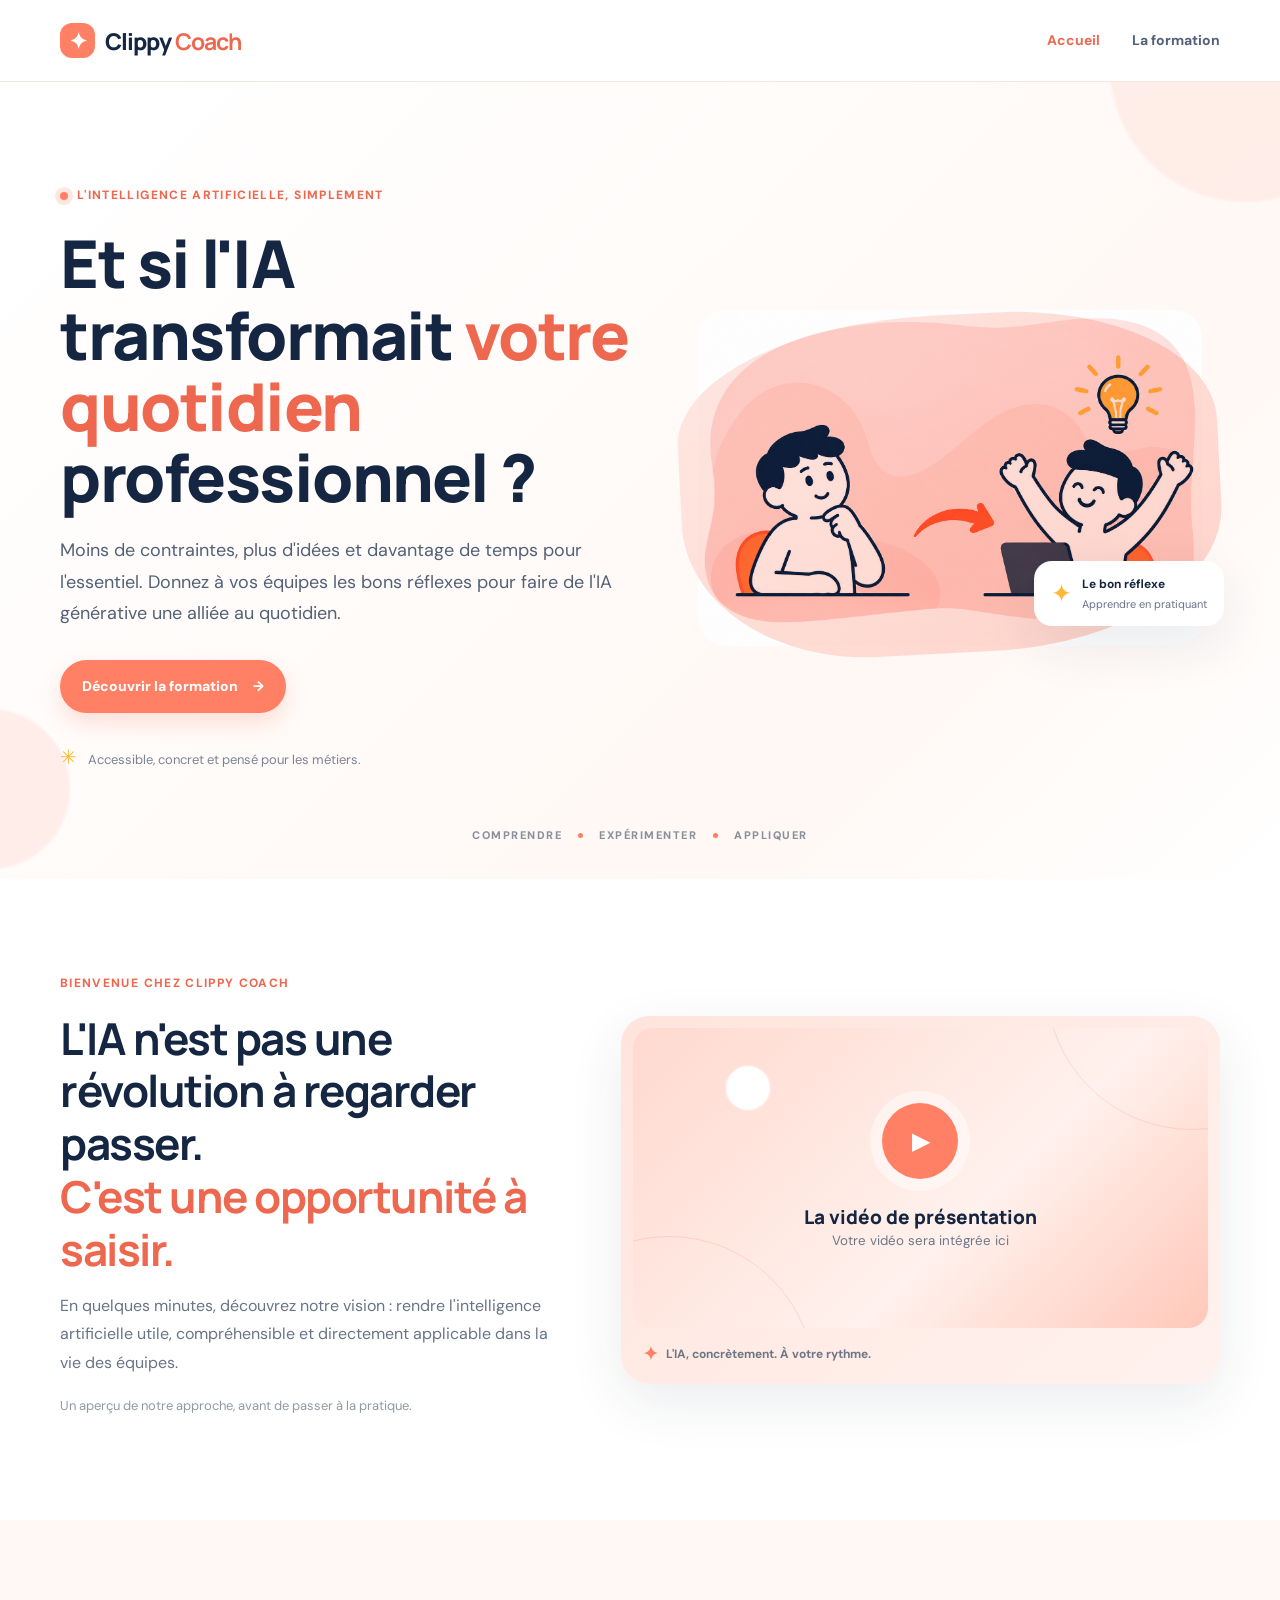
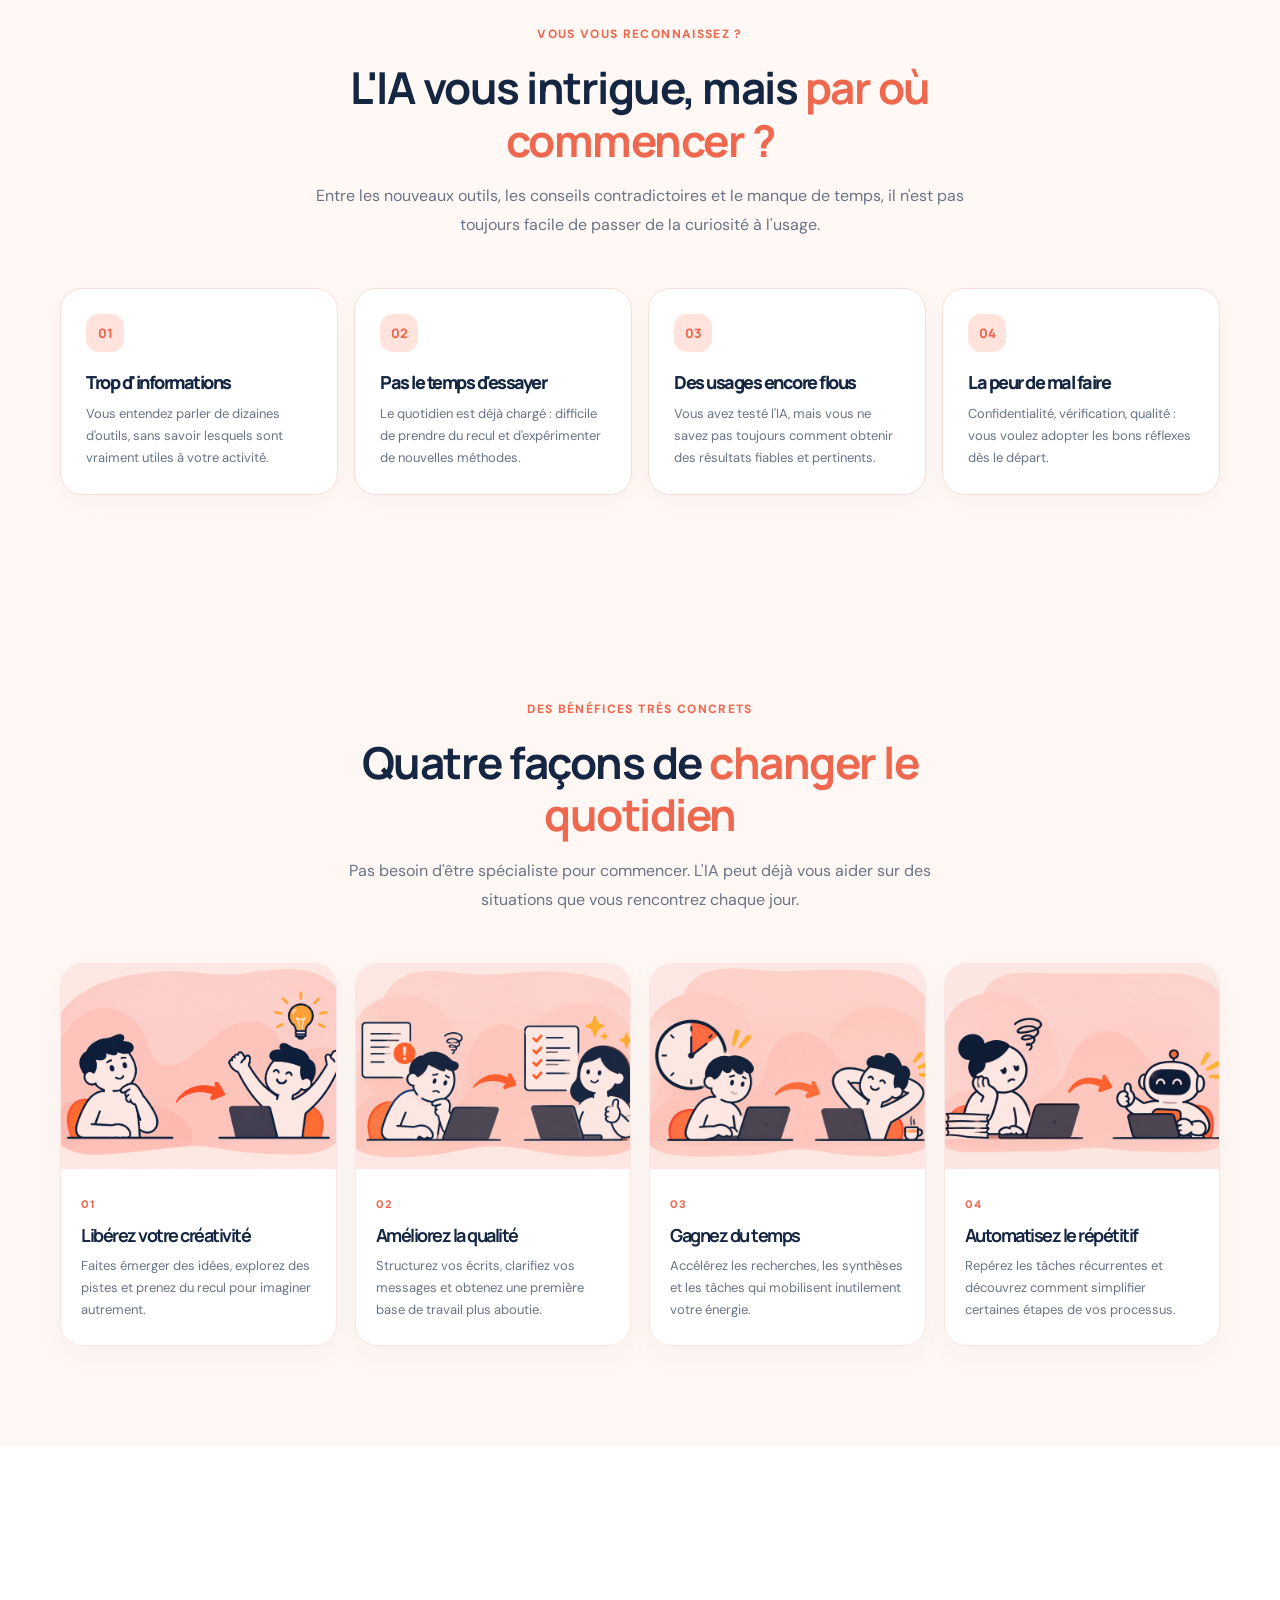
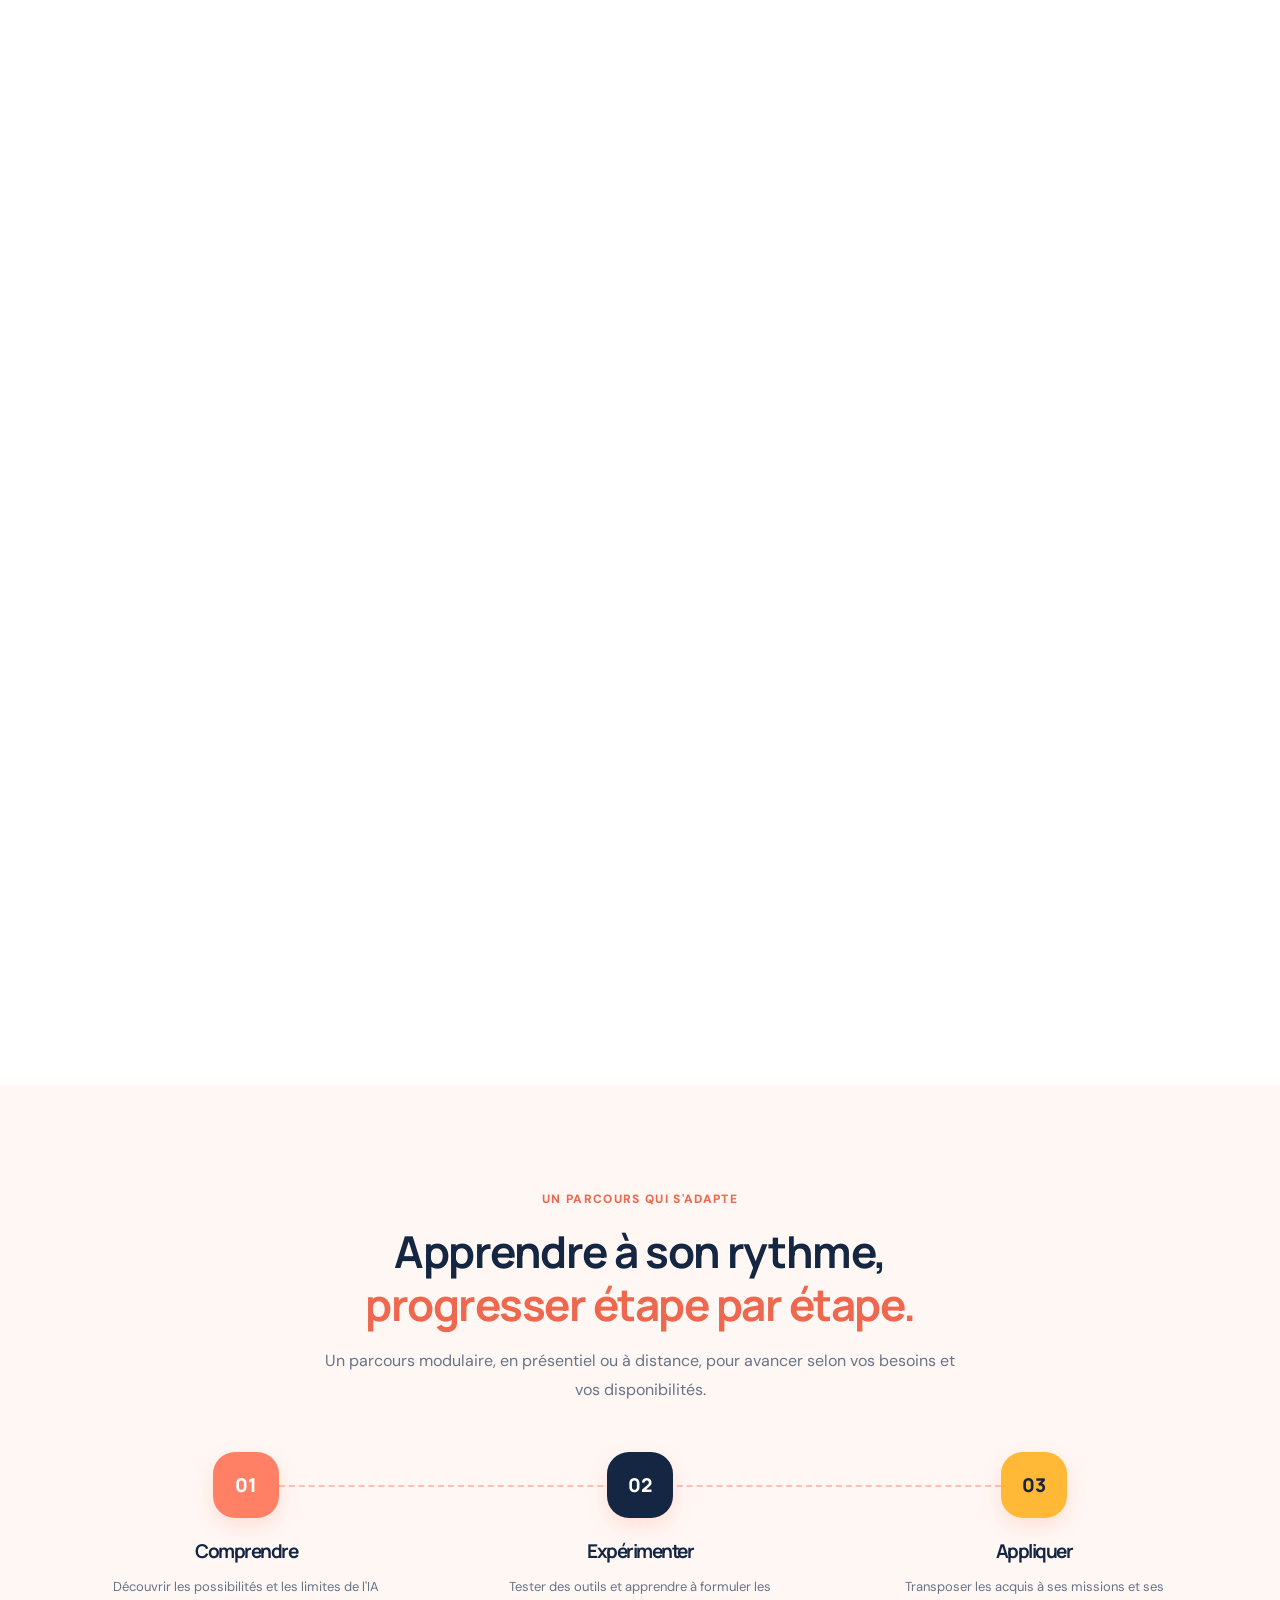
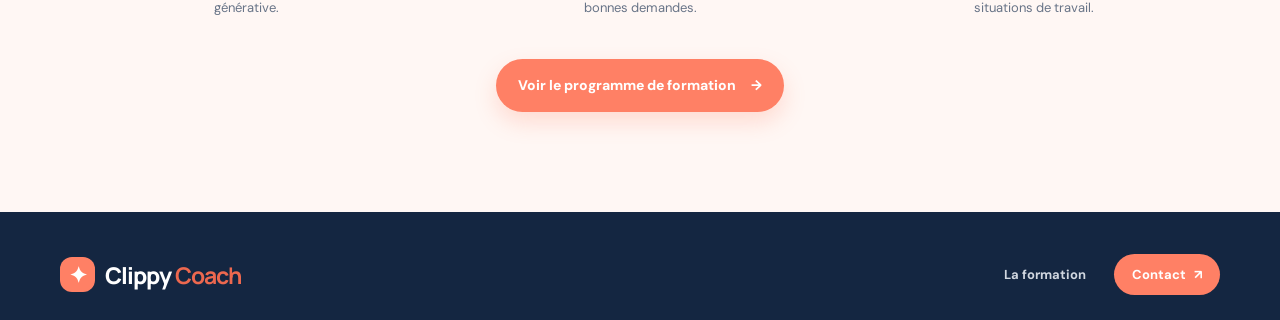
==== index.html @ 373accca "Add files via upload" ====
<!DOCTYPE html>
<html lang="fr">
<head>
  <meta charset="UTF-8">
  <meta name="viewport" content="width=device-width, initial-scale=1">
  <meta name="description" content="Clippy Coach accompagne les équipes dans la découverte et l'utilisation concrète de l'intelligence artificielle générative au travail.">
  <meta name="theme-color" content="#fff7f4">
  <title>Clippy Coach — L'IA au service de votre quotidien</title>
  <link rel="preconnect" href="https://fonts.googleapis.com">
  <link rel="preconnect" href="https://fonts.gstatic.com" crossorigin>
  <link href="https://fonts.googleapis.com/css2?family=DM+Sans:wght@400;500;600;700;800&family=Manrope:wght@500;600;700;800&display=swap" rel="stylesheet">
  <link rel="stylesheet" href="css/style.css">
</head>
<body>
  <a class="skip-link" href="#contenu">Aller au contenu</a>
  <header class="site-header">
    <div class="container nav-wrap">
      <a class="brand" href="index.html" aria-label="Clippy Coach, accueil">
        <span class="brand-mark" aria-hidden="true">✦</span><span>Clippy <b>Coach</b></span>
      </a>
      <button class="menu-toggle" aria-label="Ouvrir le menu" aria-expanded="false"><span></span><span></span><span></span></button>
      <nav class="main-nav" aria-label="Navigation principale">
        <a class="active" href="index.html">Accueil</a>
        <a href="formation.html">La formation</a>
      </nav>
    </div>
  </header>

  <main id="contenu">
    <section class="hero section-pad">
      <div class="hero-orb orb-one"></div><div class="hero-orb orb-two"></div>
      <div class="container hero-grid">
        <div class="hero-copy reveal">
          <span class="eyebrow"><span class="eyebrow-dot"></span> L'intelligence artificielle, simplement</span>
          <h1>Et si l'IA transformait <em>votre quotidien</em> professionnel&nbsp;?</h1>
          <p class="hero-lead">Moins de contraintes, plus d'idées et davantage de temps pour l'essentiel. Donnez à vos équipes les bons réflexes pour faire de l'IA générative une alliée au quotidien.</p>
          <div class="hero-actions">
            <a class="button button-primary" href="formation.html">Découvrir la formation <span>→</span></a>
          </div>
          <div class="hero-note"><span class="note-spark">✳</span> Accessible, concret et pensé pour les métiers.</div>
        </div>
        <div class="hero-art reveal">
          <div class="art-backdrop"></div>
          <img src="assets/images/idee-succes.png" alt="Illustration : une personne découvre une idée grâce à l'intelligence artificielle et gagne en créativité">
          <div class="floating-note"><span>✦</span><div><b>Le bon réflexe</b><small>Apprendre en pratiquant</small></div></div>
        </div>
      </div>
      <div class="container hero-bottom"><span>Comprendre</span><i></i><span>Expérimenter</span><i></i><span>Appliquer</span></div>
    </section>

    <section class="video-section section-pad" id="video">
      <div class="container video-grid">
        <div class="section-heading reveal">
          <span class="eyebrow">Bienvenue chez Clippy Coach</span>
          <h2>L'IA n'est pas une révolution à regarder passer.<br><em>C'est une opportunité à saisir.</em></h2>
          <p>En quelques minutes, découvrez notre vision : rendre l'intelligence artificielle utile, compréhensible et directement applicable dans la vie des équipes.</p>
          <p class="small-muted">Un aperçu de notre approche, avant de passer à la pratique.</p>
        </div>
        <div class="video-frame reveal" data-video-url="">
          <div class="video-placeholder">
            <div class="video-decoration decoration-a"></div><div class="video-decoration decoration-b"></div>
            <button class="video-play" type="button" aria-label="Lire la vidéo de présentation">▶</button>
            <span class="video-label">La vidéo de présentation</span>
            <small>Votre vidéo sera intégrée ici</small>
          </div>
          <div class="video-caption"><span class="caption-icon">✦</span> L'IA, concrètement. À votre rythme.</div>
        </div>
      </div>
    </section>


    <section class="pain-section section-pad">
      <div class="container">
        <div class="center-heading reveal">
          <span class="eyebrow">Vous vous reconnaissez ?</span>
          <h2>L'IA vous intrigue, mais <em>par où commencer ?</em></h2>
          <p>Entre les nouveaux outils, les conseils contradictoires et le manque de temps, il n'est pas toujours facile de passer de la curiosité à l'usage.</p>
        </div>
        <div class="pain-grid">
          <article class="pain-card reveal"><span>01</span><h3>Trop d'informations</h3><p>Vous entendez parler de dizaines d'outils, sans savoir lesquels sont vraiment utiles à votre activité.</p></article>
          <article class="pain-card reveal"><span>02</span><h3>Pas le temps d'essayer</h3><p>Le quotidien est déjà chargé : difficile de prendre du recul et d'expérimenter de nouvelles méthodes.</p></article>
          <article class="pain-card reveal"><span>03</span><h3>Des usages encore flous</h3><p>Vous avez testé l'IA, mais vous ne savez pas toujours comment obtenir des résultats fiables et pertinents.</p></article>
          <article class="pain-card reveal"><span>04</span><h3>La peur de mal faire</h3><p>Confidentialité, vérification, qualité : vous voulez adopter les bons réflexes dès le départ.</p></article>
        </div>
      </div>
    </section>

    <section class="benefits section-pad">
      <div class="container">
        <div class="center-heading reveal">
          <span class="eyebrow">Des bénéfices très concrets</span>
          <h2>Quatre façons de <em>changer le quotidien</em></h2>
          <p>Pas besoin d'être spécialiste pour commencer. L'IA peut déjà vous aider sur des situations que vous rencontrez chaque jour.</p>
        </div>
        <div class="benefit-grid">
          <article class="benefit-card reveal">
            <div class="benefit-image"><img src="assets/images/idee-succes.png" alt="Une personne imagine une nouvelle idée avec l'aide de l'IA"></div>
            <div class="benefit-content"><span class="card-number">01</span><h3>Libérez votre créativité</h3><p>Faites émerger des idées, explorez des pistes et prenez du recul pour imaginer autrement.</p></div>
          </article>
          <article class="benefit-card reveal">
            <div class="benefit-image"><img src="assets/images/qualite.png" alt="Une personne passe d'un document confus à une liste claire et organisée"></div>
            <div class="benefit-content"><span class="card-number">02</span><h3>Améliorez la qualité</h3><p>Structurez vos écrits, clarifiez vos messages et obtenez une première base de travail plus aboutie.</p></div>
          </article>
          <article class="benefit-card reveal">
            <div class="benefit-image"><img src="assets/images/temps.png" alt="Une personne détendue travaille avec son ordinateur et profite de son temps"></div>
            <div class="benefit-content"><span class="card-number">03</span><h3>Gagnez du temps</h3><p>Accélérez les recherches, les synthèses et les tâches qui mobilisent inutilement votre énergie.</p></div>
          </article>
          <article class="benefit-card reveal">
            <div class="benefit-image"><img src="assets/images/automatisation.png" alt="Une personne utilise un assistant robot pour automatiser des tâches répétitives"></div>
            <div class="benefit-content"><span class="card-number">04</span><h3>Automatisez le répétitif</h3><p>Repérez les tâches récurrentes et découvrez comment simplifier certaines étapes de vos processus.</p></div>
          </article>
        </div>
      </div>
    </section>

    <section class="approach section-pad" id="approche">
      <div class="container approach-grid">
        <div class="approach-visual reveal">
          <div class="approach-blob"></div>
          <div class="approach-sticker"><span>✦</span><b>On apprend<br>en faisant !</b></div>
          <div class="approach-quote">« La meilleure façon de comprendre l'IA, c'est de l'essayer sur ses propres missions. »</div>
        </div>
        <div class="approach-copy reveal">
          <span class="eyebrow">Notre pédagogie</span>
          <h2>Pas de grands discours.<br><em>Place à la pratique.</em></h2>
          <p>Chez Clippy Coach, nous partons du quotidien des équipes. Chaque notion est reliée à un usage professionnel et chaque participant expérimente par lui-même.</p>
          <ul class="check-list">
            <li><span>✓</span> Des exemples proches de vos métiers</li>
            <li><span>✓</span> Des exercices guidés et progressifs</li>
            <li><span>✓</span> Des méthodes réutilisables dès le retour au travail</li>
            <li><span>✓</span> Des repères pour utiliser l'IA avec discernement</li>
          </ul>
          <a class="text-link" href="formation.html">Explorer le parcours de formation <span>→</span></a>
        </div>
      </div>
    </section>


    <section class="audience-home section-pad">
      <div class="container audience-home-grid">
        <div class="section-heading reveal">
          <span class="eyebrow">Pour qui ?</span>
          <h2>Une formation conçue pour <em>les équipes.</em></h2>
          <p>Clippy Coach accompagne les collectifs qui souhaitent intégrer l'IA générative dans leurs pratiques professionnelles, quel que soit leur niveau de départ.</p>
          <a class="text-link" href="formation.html">Découvrir la formation en détail <span>→</span></a>
        </div>
        <div class="audience-home-list reveal">
          <div><b>Équipes administratives et fonctions support</b><span>Rédiger, synthétiser, organiser et gagner en fluidité.</span></div>
          <div><b>Équipes commerciales et relation client</b><span>Préparer des échanges, personnaliser des messages et structurer le suivi.</span></div>
          <div><b>Managers et responsables d'équipe</b><span>Clarifier les idées, préparer les décisions et accompagner les usages.</span></div>
          <div><b>Communication et ressources humaines</b><span>Imaginer des contenus, améliorer les supports et faciliter les tâches récurrentes.</span></div>
        </div>
      </div>
    </section>

    <section class="path-section section-pad">
      <div class="container">
        <div class="center-heading reveal">
          <span class="eyebrow">Un parcours qui s'adapte</span>
          <h2>Apprendre à son rythme,<br><em>progresser étape par étape.</em></h2>
          <p>Un parcours modulaire, en présentiel ou à distance, pour avancer selon vos besoins et vos disponibilités.</p>
        </div>
        <div class="path-steps">
          <div class="path-step reveal"><span class="step-icon">01</span><h3>Comprendre</h3><p>Découvrir les possibilités et les limites de l'IA générative.</p></div>
          <div class="path-step reveal"><span class="step-icon">02</span><h3>Expérimenter</h3><p>Tester des outils et apprendre à formuler les bonnes demandes.</p></div>
          <div class="path-step reveal"><span class="step-icon">03</span><h3>Appliquer</h3><p>Transposer les acquis à ses missions et ses situations de travail.</p></div>
        </div>
        <div class="center-action"><a class="button button-primary" href="formation.html">Voir le programme de formation <span>→</span></a></div>
      </div>
    </section>





  </main>

  <footer class="site-footer">
    <div class="container footer-main footer-main-simple">
      <a class="brand footer-brand" href="index.html" aria-label="Clippy Coach, accueil"><span class="brand-mark" aria-hidden="true">✦</span><span>Clippy <b>Coach</b></span></a>
      <nav aria-label="Navigation de pied de page">
        <a href="formation.html">La formation</a>
        <a class="footer-contact" href="formation.html#contact-formation">Contact <span>↗</span></a>
      </nav>
    </div>
  </footer>
  <script src="js/script.js"></script>
</body>
</html>
---- css/style.css ----
/* Clippy Coach — charte corail / saumon / orangé */
:root{--navy:#142641;--coral:#ff8065;--coral-dark:#ed684f;--salmon:#ffb09f;--pink:#ffe2dd;--pale:#fff7f4;--yellow:#ffb936;--ink:#25344b;--muted:#687487;--white:#fff;--line:#f2d9d3;--shadow:0 18px 55px rgba(38,48,68,.09);--radius:26px}
*{box-sizing:border-box}html{scroll-behavior:smooth;scroll-padding-top:92px}body{margin:0;background:#fff;color:var(--navy);font-family:"DM Sans",Arial,sans-serif;line-height:1.65}img{display:block;max-width:100%}a{color:inherit;text-decoration:none}.container{width:min(1160px,calc(100% - 48px));margin-inline:auto}.section-pad{padding:100px 0}.skip-link{position:absolute;left:-999px;top:10px;background:#fff;padding:10px;z-index:100}.skip-link:focus{left:10px}.site-header{height:82px;position:sticky;top:0;z-index:20;background:rgba(255,255,255,.9);backdrop-filter:blur(14px);border-bottom:1px solid rgba(242,217,211,.65)}.nav-wrap{height:100%;display:flex;align-items:center;justify-content:space-between}.brand{display:inline-flex;align-items:center;gap:10px;font:800 23px Manrope,sans-serif;letter-spacing:-1px;color:var(--navy)}.brand b{color:var(--coral-dark)}.brand-mark{display:grid;place-items:center;width:35px;height:35px;border-radius:12px;background:var(--coral);color:#fff;font-size:22px}.main-nav{display:flex;align-items:center;gap:32px;font-size:14px;font-weight:700}.main-nav>a:not(.nav-cta){color:#526077;transition:.2s}.main-nav>a:hover,.main-nav>a.active{color:var(--coral-dark)}.nav-cta{background:var(--navy);color:#fff;padding:12px 18px;border-radius:30px}.nav-cta span{color:var(--salmon);margin-left:6px}.menu-toggle{display:none;background:none;border:0}.hero{position:relative;overflow:hidden;padding-top:76px;padding-bottom:35px;background:linear-gradient(135deg,#fff 5%,#fff8f5 72%,#fff 100%)}.hero-grid{display:grid;grid-template-columns:1.04fr .96fr;align-items:center;gap:36px;position:relative;z-index:1}.hero-copy{padding:24px 0}.eyebrow{display:inline-flex;align-items:center;gap:9px;color:var(--coral-dark);font-size:12px;font-weight:800;letter-spacing:1.35px;text-transform:uppercase}.eyebrow-dot{width:8px;height:8px;border-radius:50%;background:var(--coral);box-shadow:0 0 0 5px #ffe7e1}h1,h2,h3,p{margin-top:0}h1,h2,h3{font-family:Manrope,"DM Sans",sans-serif;letter-spacing:-1.5px}h1{font-size:clamp(42px,5.3vw,66px);line-height:1.08;margin:20px 0 22px;font-weight:800}h1 em,h2 em{font-style:normal;color:var(--coral-dark)}.hero-lead{font-size:18px;line-height:1.75;color:#536176;max-width:590px}.hero-actions{display:flex;gap:13px;align-items:center;flex-wrap:wrap;margin-top:30px}.button{display:inline-flex;align-items:center;justify-content:center;gap:15px;padding:15px 22px;border-radius:40px;font-weight:800;font-size:14px;transition:transform .2s,box-shadow .2s}.button:hover{transform:translateY(-3px)}.button-primary{background:var(--coral);color:#fff;box-shadow:0 10px 22px rgba(255,128,101,.24)}.button-primary:hover{background:var(--coral-dark);box-shadow:0 13px 25px rgba(255,128,101,.3)}.button-quiet{color:var(--navy);background:#fff;border:1px solid var(--line)}.play-mini{display:grid;place-items:center;width:24px;height:24px;border-radius:50%;background:#ffe5df;color:var(--coral-dark);font-size:10px}.hero-note{margin-top:28px;color:#7b8492;font-size:13px}.note-spark{color:var(--yellow);font-size:20px;margin-right:8px}.hero-art{position:relative;padding:18px}.art-backdrop{position:absolute;inset:6% 0 3%;background:linear-gradient(145deg,#ffe8e3,#ffd3c9);border-radius:48% 40% 43% 35%/35% 35% 40% 42%;transform:rotate(-3deg)}.hero-art img{position:relative;width:100%;mix-blend-mode:multiply;border-radius:28px}.floating-note{position:absolute;right:-4px;bottom:10%;display:flex;gap:10px;align-items:center;background:#fff;border-radius:18px;padding:12px 17px;box-shadow:var(--shadow)}.floating-note>span{font-size:25px;color:var(--yellow)}.floating-note b,.floating-note small{display:block}.floating-note b{font-size:12px}.floating-note small{font-size:11px;color:var(--muted)}.hero-orb{position:absolute;border-radius:50%;background:#ffe8e3;filter:blur(1px);opacity:.7}.orb-one{width:270px;height:270px;right:-100px;top:-150px}.orb-two{width:160px;height:160px;left:-90px;bottom:10px}.hero-bottom{display:flex;align-items:center;justify-content:center;gap:16px;color:#89909c;font-size:11px;font-weight:800;letter-spacing:1.5px;text-transform:uppercase;padding-top:28px}.hero-bottom i{height:5px;width:5px;border-radius:50%;background:var(--coral)}.video-section{background:#fff;padding-top:90px;padding-bottom:90px}.video-grid{display:grid;grid-template-columns:.9fr 1.1fr;align-items:center;gap:70px}.section-heading h2,.center-heading h2,.approach-copy h2,.format-copy h2{font-size:clamp(30px,3.5vw,44px);line-height:1.2;margin:16px 0}.section-heading p,.center-heading p,.approach-copy>p,.format-copy>p{color:var(--muted);font-size:16px;line-height:1.8}.small-muted{font-size:13px!important;color:#9299a5!important}.video-frame{border-radius:28px;background:linear-gradient(140deg,#ffe4dd,#fff2ee);padding:12px;box-shadow:var(--shadow)}.video-placeholder{min-height:300px;border-radius:20px;position:relative;overflow:hidden;display:flex;flex-direction:column;align-items:center;justify-content:center;background:radial-gradient(circle at 20% 20%,#fff 0 4%,transparent 4.5%),linear-gradient(135deg,#ffd9cf,#fff1ed 60%,#ffc8b9)}.video-placeholder:before,.video-placeholder:after{content:"";position:absolute;border:1px solid rgba(255,128,101,.22);border-radius:50%;width:290px;height:290px}.video-placeholder:before{left:-110px;bottom:-200px}.video-placeholder:after{right:-130px;top:-190px}.video-play{z-index:1;border:0;border-radius:50%;width:76px;height:76px;background:var(--coral);color:#fff;font-size:24px;padding-left:7px;box-shadow:0 0 0 12px rgba(255,255,255,.45);cursor:pointer}.video-label{margin-top:25px;font:800 19px Manrope;color:var(--navy)}.video-placeholder small{color:#6d7787}.video-caption{display:flex;align-items:center;gap:8px;padding:12px 10px 2px;font-size:12px;color:#6e7785;font-weight:700}.caption-icon{color:var(--coral);font-size:18px}.video-frame.is-playing .video-placeholder{background:#182842;color:#fff}.video-frame.is-playing .video-label,.video-frame.is-playing small{color:#fff}.video-frame.is-playing .video-play{background:#fff;color:var(--coral-dark)}.benefits{background:var(--pale)}.center-heading{text-align:center;max-width:720px;margin:0 auto 48px}.center-heading h2{margin-top:14px}.center-heading p{max-width:650px;margin:0 auto}.benefit-grid{display:grid;grid-template-columns:repeat(4,1fr);gap:18px}.benefit-card{background:#fff;border:1px solid #f7e6e1;border-radius:22px;overflow:hidden;box-shadow:0 10px 28px rgba(38,48,68,.035);transition:transform .25s,box-shadow .25s}.benefit-card:hover{transform:translateY(-6px);box-shadow:var(--shadow)}.benefit-image{background:#ffe9e4;min-height:190px;display:flex;align-items:center;justify-content:center;overflow:hidden}.benefit-image img{width:100%;height:205px;object-fit:cover;mix-blend-mode:multiply}.benefit-content{padding:21px 20px 24px}.card-number{font-size:11px;color:var(--coral-dark);font-weight:800;letter-spacing:1px}.benefit-content h3{font-size:18px;line-height:1.25;margin:8px 0}.benefit-content p{font-size:13px;line-height:1.7;color:var(--muted);margin:0}.approach{background:#fff}.approach-grid{display:grid;grid-template-columns:1fr 1fr;gap:90px;align-items:center}.approach-visual{min-height:390px;border-radius:45% 45% 32% 36%;background:linear-gradient(145deg,#ffe5df,#fff4f0);position:relative;display:grid;place-items:center;overflow:hidden}.approach-blob{position:absolute;width:330px;height:330px;border-radius:50%;background:#ffc8b9;opacity:.45;left:-80px;bottom:-150px}.approach-visual:before{content:"✦";position:absolute;right:15%;top:12%;font-size:55px;color:var(--yellow)}.approach-sticker{position:relative;background:#fff;border-radius:50%;width:190px;height:190px;display:flex;flex-direction:column;align-items:center;justify-content:center;text-align:center;box-shadow:var(--shadow);transform:rotate(-8deg);font:800 22px Manrope;line-height:1.2}.approach-sticker span{font-size:34px;color:var(--coral)}.approach-quote{position:absolute;bottom:30px;right:20px;max-width:245px;padding:15px 18px;border-radius:16px;background:var(--navy);color:#fff;font-size:12px;line-height:1.6;box-shadow:var(--shadow)}.approach-copy h2{margin-bottom:18px}.check-list{list-style:none;padding:0;margin:24px 0 28px;display:grid;gap:13px}.check-list li{font-size:14px;color:#526075;display:flex;align-items:flex-start;gap:11px}.check-list li span{display:grid;place-items:center;flex:0 0 22px;height:22px;border-radius:50%;background:#ffe3dc;color:var(--coral-dark);font-size:13px;font-weight:900}.text-link{font-size:14px;color:var(--coral-dark);font-weight:800}.text-link span{margin-left:8px}.path-section{background:#fff7f4}.path-steps{display:grid;grid-template-columns:repeat(3,1fr);gap:22px;position:relative}.path-steps:before{content:"";position:absolute;top:33px;left:18%;right:18%;border-top:2px dashed #ffc0b2}.path-step{position:relative;text-align:center;padding:0 20px}.step-icon{position:relative;z-index:1;display:grid;place-items:center;width:66px;height:66px;margin:0 auto 18px;border-radius:22px;background:var(--coral);color:#fff;font:800 19px Manrope;box-shadow:0 8px 20px rgba(255,128,101,.2)}.path-step:nth-child(2) .step-icon{background:var(--navy)}.path-step:nth-child(3) .step-icon{background:var(--yellow);color:var(--navy)}.path-step h3{font-size:19px;margin-bottom:8px}.path-step p{font-size:13px;color:var(--muted);max-width:270px;margin:auto}.center-action{text-align:center;margin-top:40px}.contact-section{padding-top:85px;padding-bottom:85px;background:#fff}.contact-panel{position:relative;overflow:hidden;border-radius:30px;padding:55px 62px;background:linear-gradient(115deg,#ff8065,#ff9a83 60%,#ffb09f);display:flex;align-items:center;justify-content:space-between;gap:40px;color:#fff}.contact-panel>div{max-width:650px;position:relative;z-index:1}.eyebrow-light{color:#fff4ef}.contact-panel h2{font-size:clamp(27px,3vw,39px);line-height:1.2;margin:13px 0}.contact-panel p{color:#fff8f5;line-height:1.7;margin:0}.button-light{background:#fff;color:var(--navy);white-space:nowrap;position:relative;z-index:1}.contact-spark{position:absolute;color:rgba(255,255,255,.35);font-size:100px}.spark-one{right:10%;top:-35px}.spark-two{right:36%;bottom:-60px}.site-footer{background:#142641;color:#fff;padding:36px 0 18px}.footer-main{display:flex;align-items:center;gap:30px;padding-bottom:28px}.footer-brand{color:#fff}.footer-main>p{color:#b8c1ce;margin:0;font-size:13px}.footer-main nav{margin-left:auto;display:flex;gap:24px;font-size:12px;color:#d1d7e0}.footer-bottom{border-top:1px solid rgba(255,255,255,.14);padding-top:16px;display:flex;justify-content:space-between;color:#aeb8c7;font-size:11px}.footer-bottom a:hover,.footer-main nav a:hover{color:#ffb09f}
/* Page formation */
.page-hero{background:linear-gradient(120deg,#fff8f5,#ffe6df);overflow:hidden;padding-top:78px;padding-bottom:78px}.page-hero-grid{display:grid;grid-template-columns:1.05fr .95fr;align-items:center;gap:55px}.page-hero h1{font-size:clamp(40px,5vw,60px)}.page-hero-art{border-radius:44% 38% 40% 35%;background:#ffd9d0;overflow:hidden}.page-hero-art img{width:100%;mix-blend-mode:multiply}.audience-section{background:#fff}.audience-grid{display:grid;grid-template-columns:1fr 1fr;gap:70px;align-items:center}.audience-card{background:#fff7f4;border:1px solid #f8e0d9;border-radius:24px;padding:32px}.audience-icon{width:46px;height:46px;border-radius:15px;display:grid;place-items:center;background:#ffe0d8;color:var(--coral-dark);font-size:25px}.audience-card h3{font-size:22px;margin:18px 0 10px}.audience-card p{font-size:14px;color:var(--muted);line-height:1.8}.audience-tags{display:flex;gap:8px;flex-wrap:wrap}.audience-tags span{background:#fff;border:1px solid #f2d9d3;border-radius:20px;padding:7px 11px;font-size:11px;color:#697487;font-weight:700}.objectives-section{background:#fff7f4}.objective-grid{display:grid;grid-template-columns:repeat(4,1fr);gap:16px}.objective-card{background:#fff;border:1px solid #f5e4df;border-radius:20px;padding:23px}.objective-card>span{font:800 12px Manrope;color:var(--coral-dark)}.objective-card h3{font-size:19px;margin:13px 0 8px}.objective-card p{font-size:13px;color:var(--muted);line-height:1.7;margin:0}.programme-section{background:#fff}.module-list{display:grid;gap:14px;max-width:920px;margin:auto}.module-card{display:grid;grid-template-columns:62px 1fr 45px;gap:20px;align-items:start;padding:23px 26px;border:1px solid #f2e2dd;border-radius:20px;background:#fff;transition:.2s}.module-card:hover{border-color:#ffb09f;box-shadow:var(--shadow)}.module-index{width:48px;height:48px;border-radius:16px;background:#ffe3dc;color:var(--coral-dark);display:grid;place-items:center;font:800 16px Manrope}.module-kicker{font-size:10px;text-transform:uppercase;letter-spacing:1.2px;color:var(--coral-dark);font-weight:800}.module-body h3{font-size:20px;margin:3px 0 7px}.module-body>p{font-size:13px;color:var(--muted);margin:0 0 10px}.module-exercise{font-size:12px;background:#fff7f4;padding:9px 12px;border-radius:10px;color:#586478}.module-exercise b{color:var(--navy)}.module-symbol{font-size:28px;color:var(--yellow);text-align:center}.format-section{background:#fff7f4}.format-grid{display:grid;grid-template-columns:.9fr 1.1fr;gap:75px;align-items:center}.format-options{display:grid;gap:13px}.format-option{display:flex;gap:17px;align-items:flex-start;background:#fff;border-radius:18px;padding:20px;border:1px solid #f5e2dc}.format-icon{flex:0 0 43px;height:43px;display:grid;place-items:center;background:#ffe3dc;color:var(--coral-dark);border-radius:14px;font-size:22px}.format-option h3{font-size:17px;margin:0 0 5px}.format-option p{font-size:13px;color:var(--muted);margin:0;line-height:1.6}
.reveal{opacity:0;transform:translateY(18px);transition:opacity .65s ease,transform .65s ease}.reveal.visible{opacity:1;transform:translateY(0)}
@media(max-width:900px){.main-nav{gap:18px}.hero-grid,.video-grid,.approach-grid,.page-hero-grid,.audience-grid,.format-grid{gap:38px}.benefit-grid{grid-template-columns:repeat(2,1fr)}.objective-grid{grid-template-columns:repeat(2,1fr)}.contact-panel{padding:42px}.hero-art{padding:0}.floating-note{right:-8px}.approach-grid{gap:40px}}
@media(max-width:700px){.container{width:min(100% - 34px,560px)}.section-pad{padding:70px 0}.site-header{height:70px}.brand{font-size:21px}.menu-toggle{display:flex;flex-direction:column;gap:5px;padding:10px}.menu-toggle span{width:23px;height:2px;background:var(--navy);border-radius:2px}.main-nav{display:none;position:absolute;top:69px;left:0;right:0;padding:18px 22px 24px;background:#fff;box-shadow:0 18px 25px rgba(20,38,65,.09);align-items:stretch;flex-direction:column;gap:18px}.main-nav.open{display:flex}.nav-cta{text-align:center}.hero{padding-top:48px}.hero-grid,.video-grid,.approach-grid,.page-hero-grid,.audience-grid,.format-grid{grid-template-columns:1fr}.hero-copy{padding:0}.hero-art{max-width:520px;margin:0 auto}.hero-bottom{font-size:9px;gap:10px}.video-grid{gap:30px}.video-placeholder{min-height:240px}.center-heading{margin-bottom:32px}.benefit-grid{gap:12px}.benefit-image{min-height:130px}.benefit-image img{height:145px}.benefit-content{padding:16px}.benefit-content h3{font-size:16px}.benefit-content p{font-size:12px}.approach-visual{min-height:300px;max-width:500px;width:100%;margin:auto}.path-steps{grid-template-columns:1fr;gap:28px}.path-steps:before{top:30px;bottom:35px;left:50%;right:auto;height:auto;border-top:0;border-left:2px dashed #ffc0b2}.path-step{background:transparent}.contact-panel{display:block;padding:34px 25px}.contact-panel .button{margin-top:25px}.footer-main{flex-wrap:wrap;gap:13px}.footer-main>p{width:100%;order:3}.footer-main nav{margin-left:0;width:100%;order:4;flex-wrap:wrap}.footer-bottom{gap:12px;flex-direction:column}.page-hero{padding-top:55px;padding-bottom:55px}.page-hero-art{max-width:480px;margin:auto}.module-card{grid-template-columns:48px 1fr;gap:14px;padding:18px}.module-index{width:42px;height:42px}.module-symbol{display:none}.audience-card{padding:24px}.format-grid{gap:25px}}
@media(max-width:420px){h1{font-size:39px}.hero-actions{align-items:stretch;flex-direction:column}.button{width:100%}.benefit-grid{grid-template-columns:1fr}.benefit-image img{height:210px}.objective-grid{grid-template-columns:1fr}.hero-bottom{letter-spacing:.8px}.floating-note{right:0;bottom:0}.module-body h3{font-size:17px}}
@media(prefers-reduced-motion:reduce){html{scroll-behavior:auto}*,*:before,*:after{animation-duration:.01ms!important;animation-iteration-count:1!important;transition-duration:.01ms!important}.reveal{opacity:1;transform:none}}

/* Sections complémentaires inspirées de la progression éditoriale de référence */
.pain-section{background:#fff8f5}
.pain-grid{display:grid;grid-template-columns:repeat(4,1fr);gap:16px}
.pain-card{background:#fff;border:1px solid #f5dfd8;border-radius:22px;padding:25px;box-shadow:0 8px 28px rgba(20,38,65,.035)}
.pain-card>span{display:grid;place-items:center;width:38px;height:38px;border-radius:13px;background:#ffe3dc;color:var(--coral-dark);font:800 13px Manrope}
.pain-card h3{font:800 18px Manrope;margin:18px 0 9px}
.pain-card p{font-size:13px;line-height:1.7;color:var(--muted);margin:0}
.audience-home{background:#fff}
.audience-home-grid{display:grid;grid-template-columns:.85fr 1.15fr;gap:75px;align-items:center}
.audience-home-list{display:grid;gap:12px}
.audience-home-list>div{padding:19px 22px;border:1px solid #f3e1dc;border-radius:17px;background:#fffaf8;display:grid;gap:5px}
.audience-home-list b{font:700 15px Manrope;color:var(--navy)}
.audience-home-list span{font-size:12px;line-height:1.6;color:var(--muted)}
@media(max-width:700px){.pain-grid{grid-template-columns:1fr 1fr}.audience-home-grid,}
@media(max-width:420px){.pain-grid{grid-template-columns:1fr}.pain-card{padding:21px}}

/* Pied de page simplifié selon la dernière demande */
.footer-main-simple{padding-bottom:0;min-height:54px}
.footer-main-simple nav{margin-left:auto;display:flex;align-items:center;gap:28px}
.footer-main-simple nav a{font-size:13px;font-weight:700;color:#d1d7e0}
.footer-main-simple nav a:hover{color:#ffb09f}
.footer-main-simple .footer-contact{display:inline-flex;align-items:center;gap:8px;padding:10px 18px;border-radius:30px;background:#ff8065;color:#fff}
.footer-main-simple .footer-contact:hover{background:#ff9a83;color:#fff}
.footer-main-simple .footer-contact span{color:#fff}
@media(max-width:700px){
  .footer-main-simple{align-items:center;justify-content:space-between;flex-wrap:wrap;gap:18px}
  .footer-main-simple nav{margin-left:0;width:auto;order:initial;gap:16px}
}
@media(max-width:420px){
  .footer-main-simple{flex-direction:column;align-items:flex-start}
  .footer-main-simple nav{width:100%;justify-content:space-between}
}
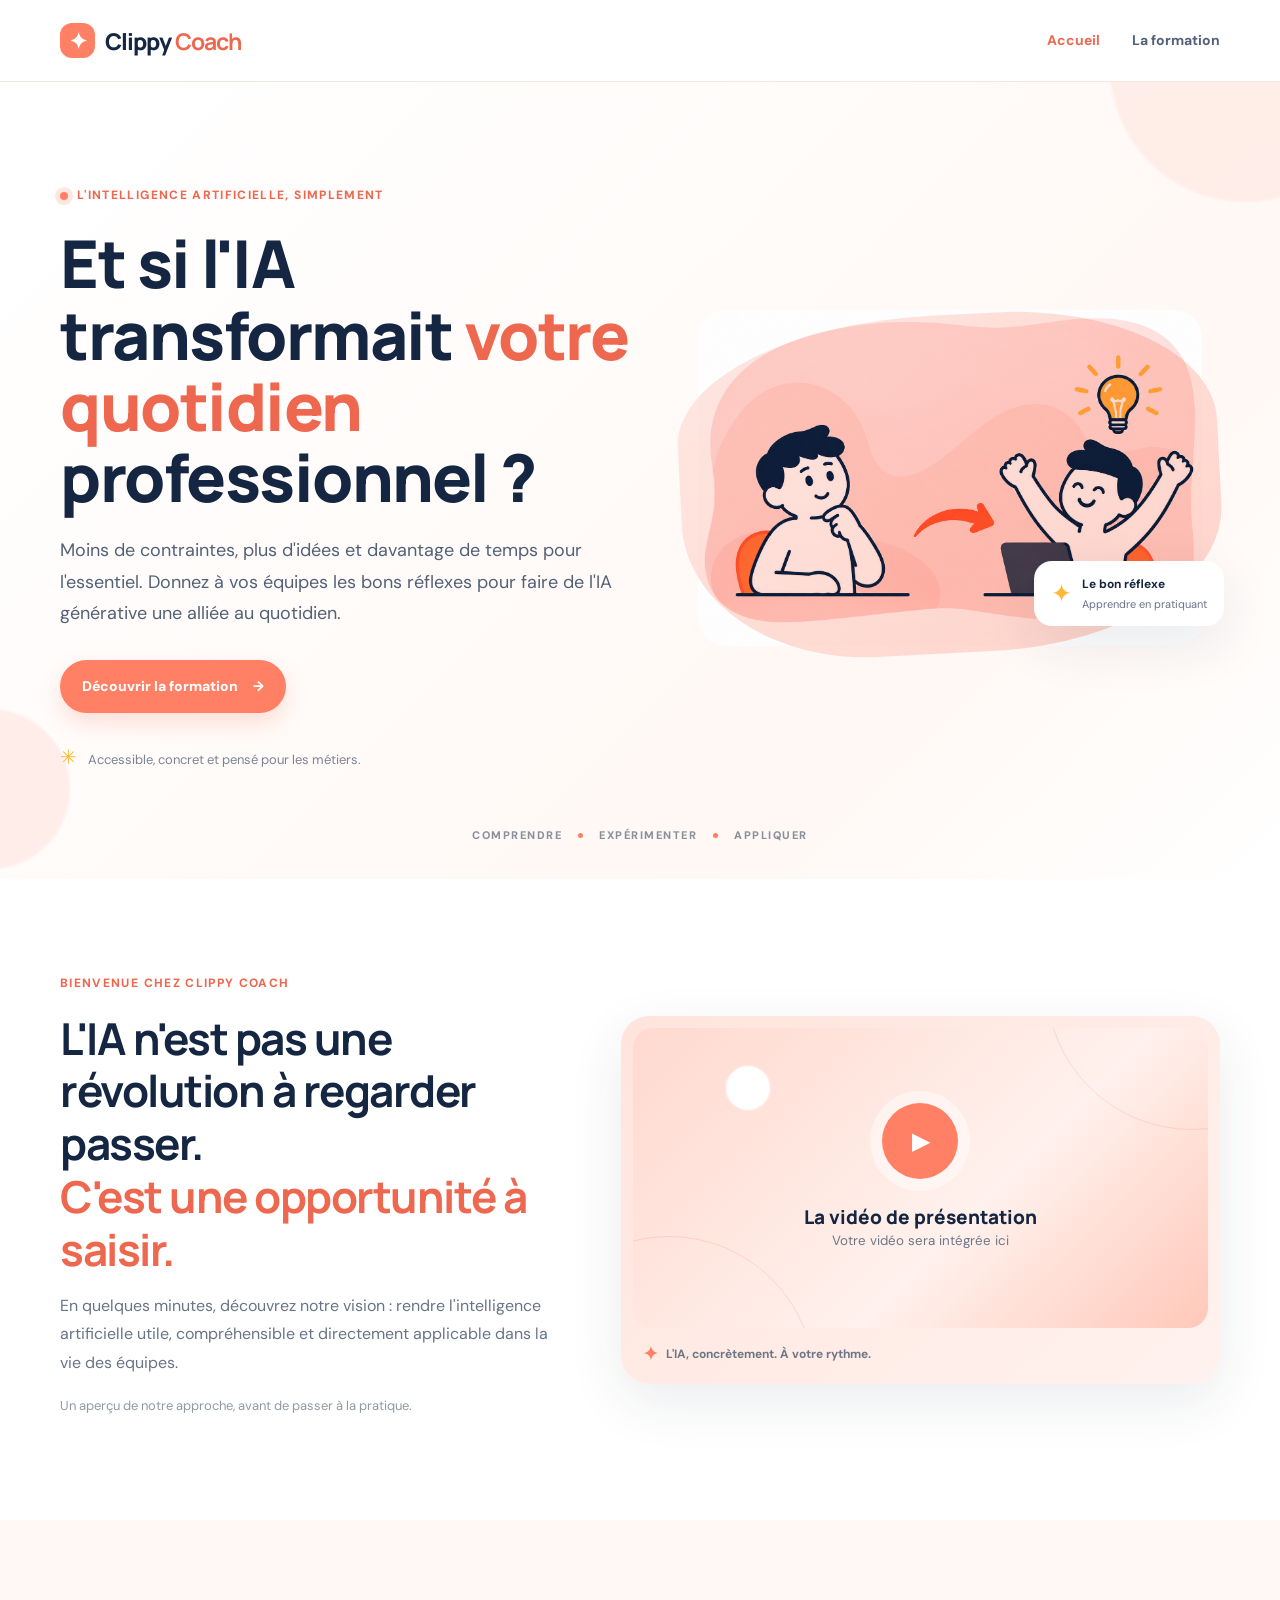
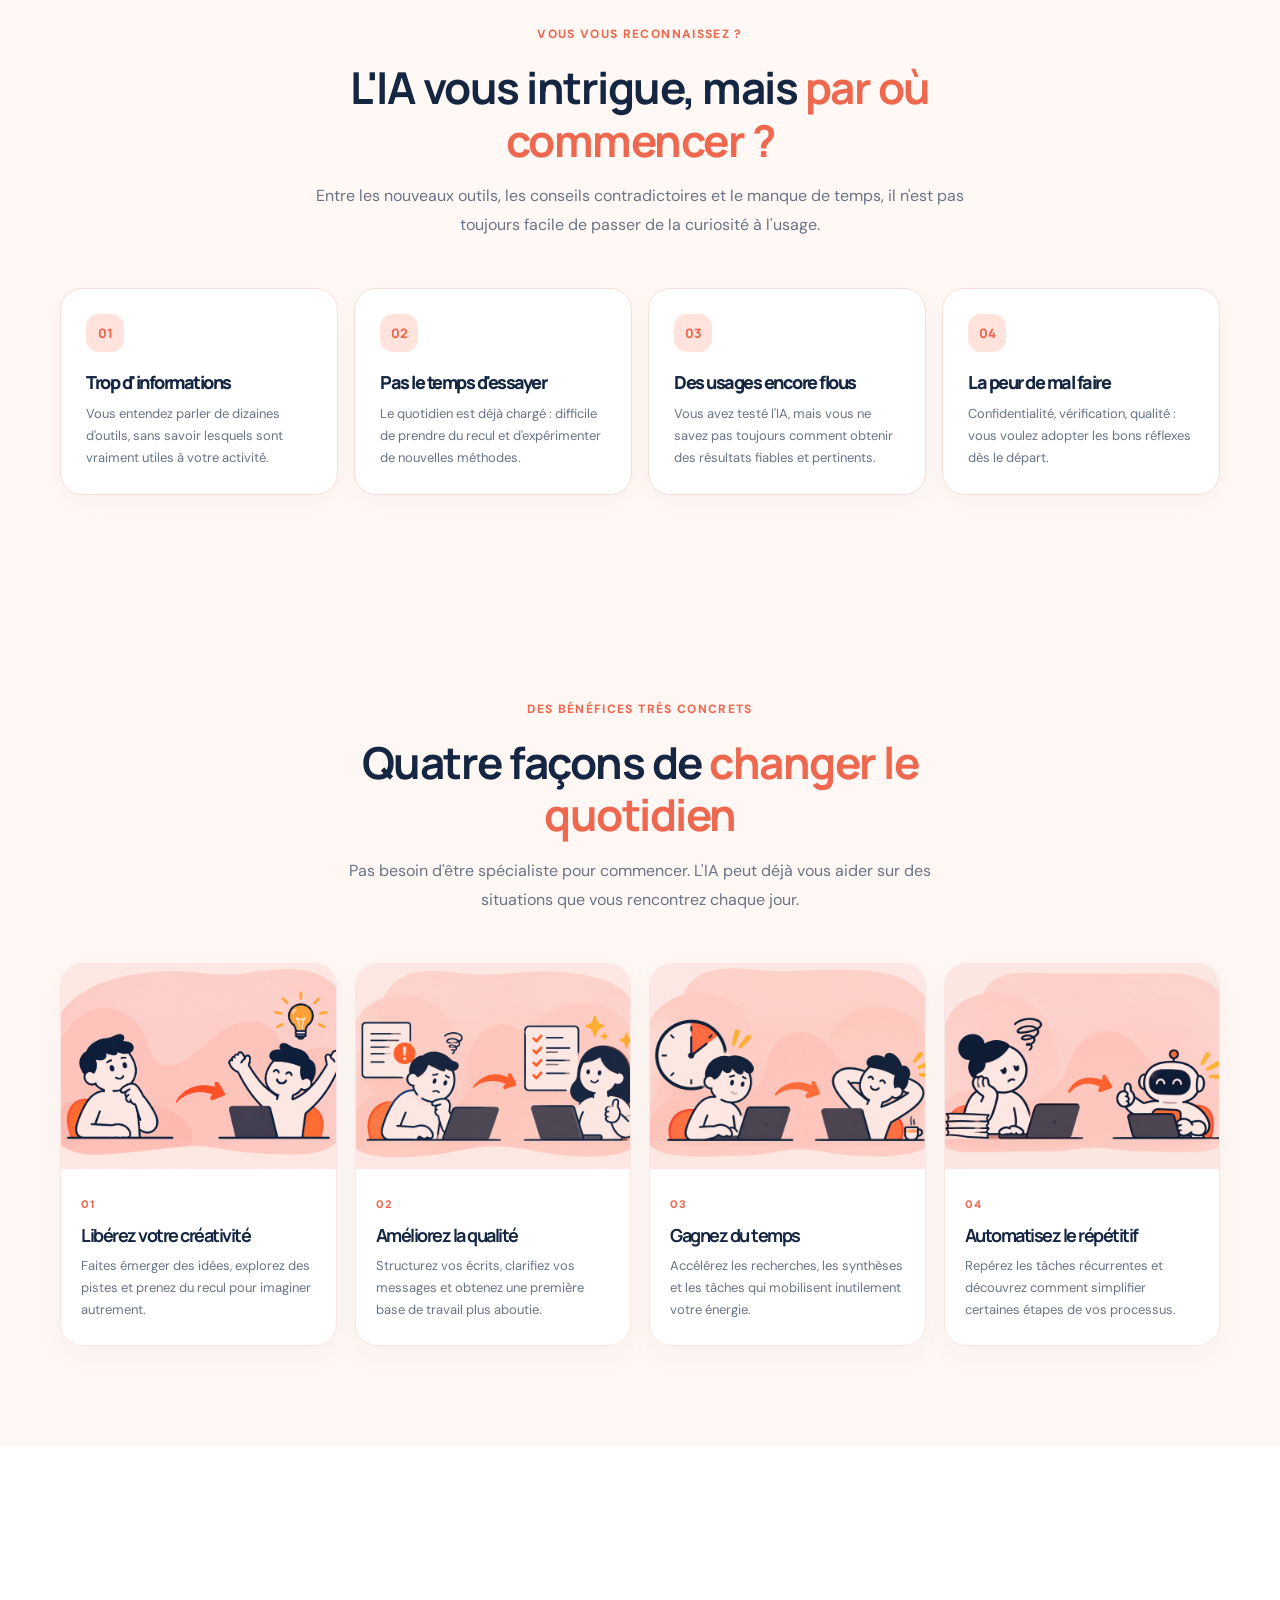
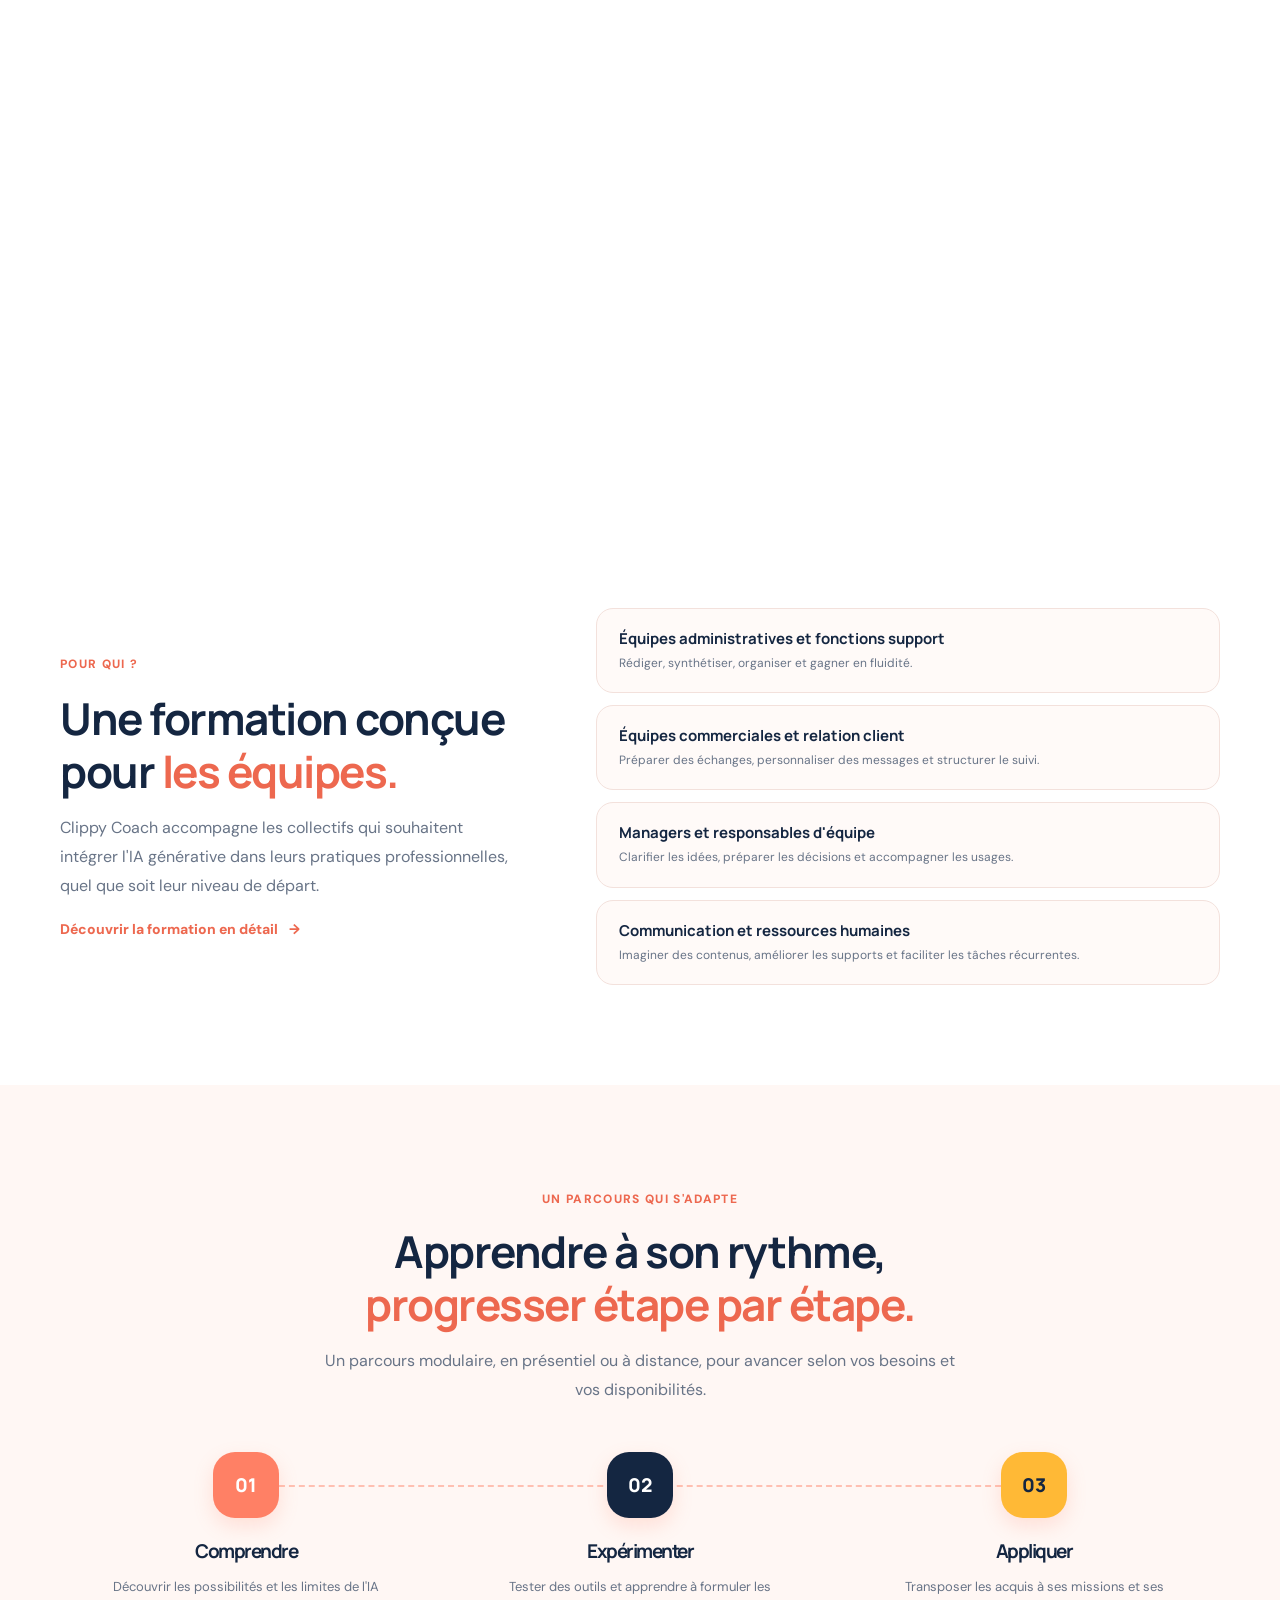
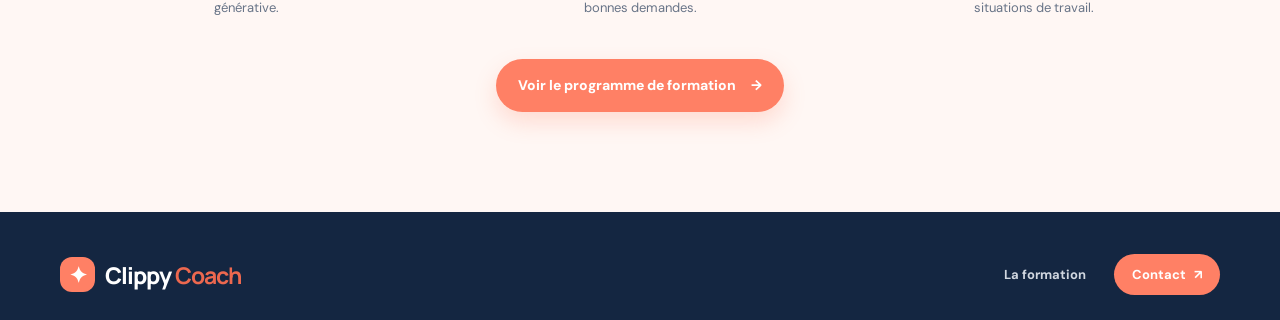
==== commit 7b663bf8: "Update index.html add video source" ====
--- a/index.html
+++ b/index.html
@@ -56,7 +56,7 @@
           <p>En quelques minutes, découvrez notre vision : rendre l'intelligence artificielle utile, compréhensible et directement applicable dans la vie des équipes.</p>
           <p class="small-muted">Un aperçu de notre approche, avant de passer à la pratique.</p>
         </div>
-        <div class="video-frame reveal" data-video-url="">
+        <div class="video-frame reveal" data-video-url="assets/videos/promo.mp4" type="video/mp4">
           <div class="video-placeholder">
             <div class="video-decoration decoration-a"></div><div class="video-decoration decoration-b"></div>
             <button class="video-play" type="button" aria-label="Lire la vidéo de présentation">▶</button>
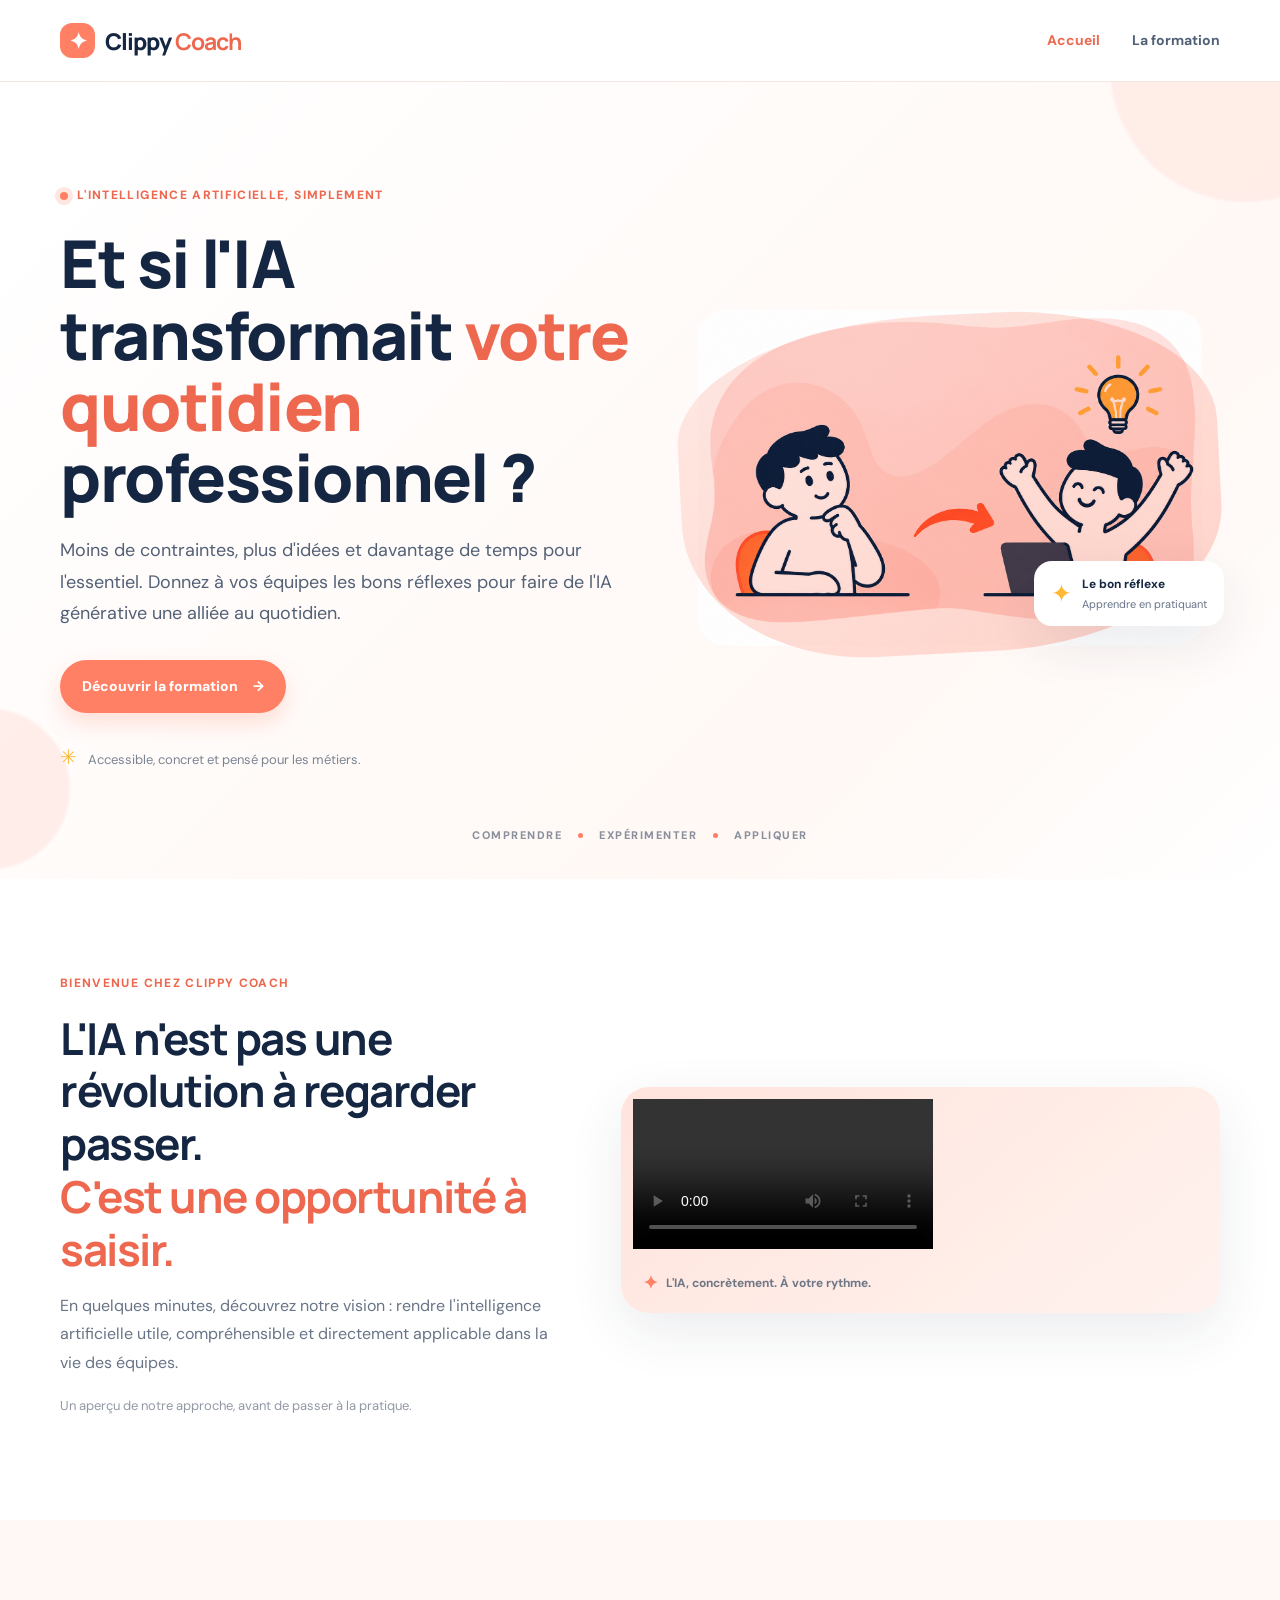
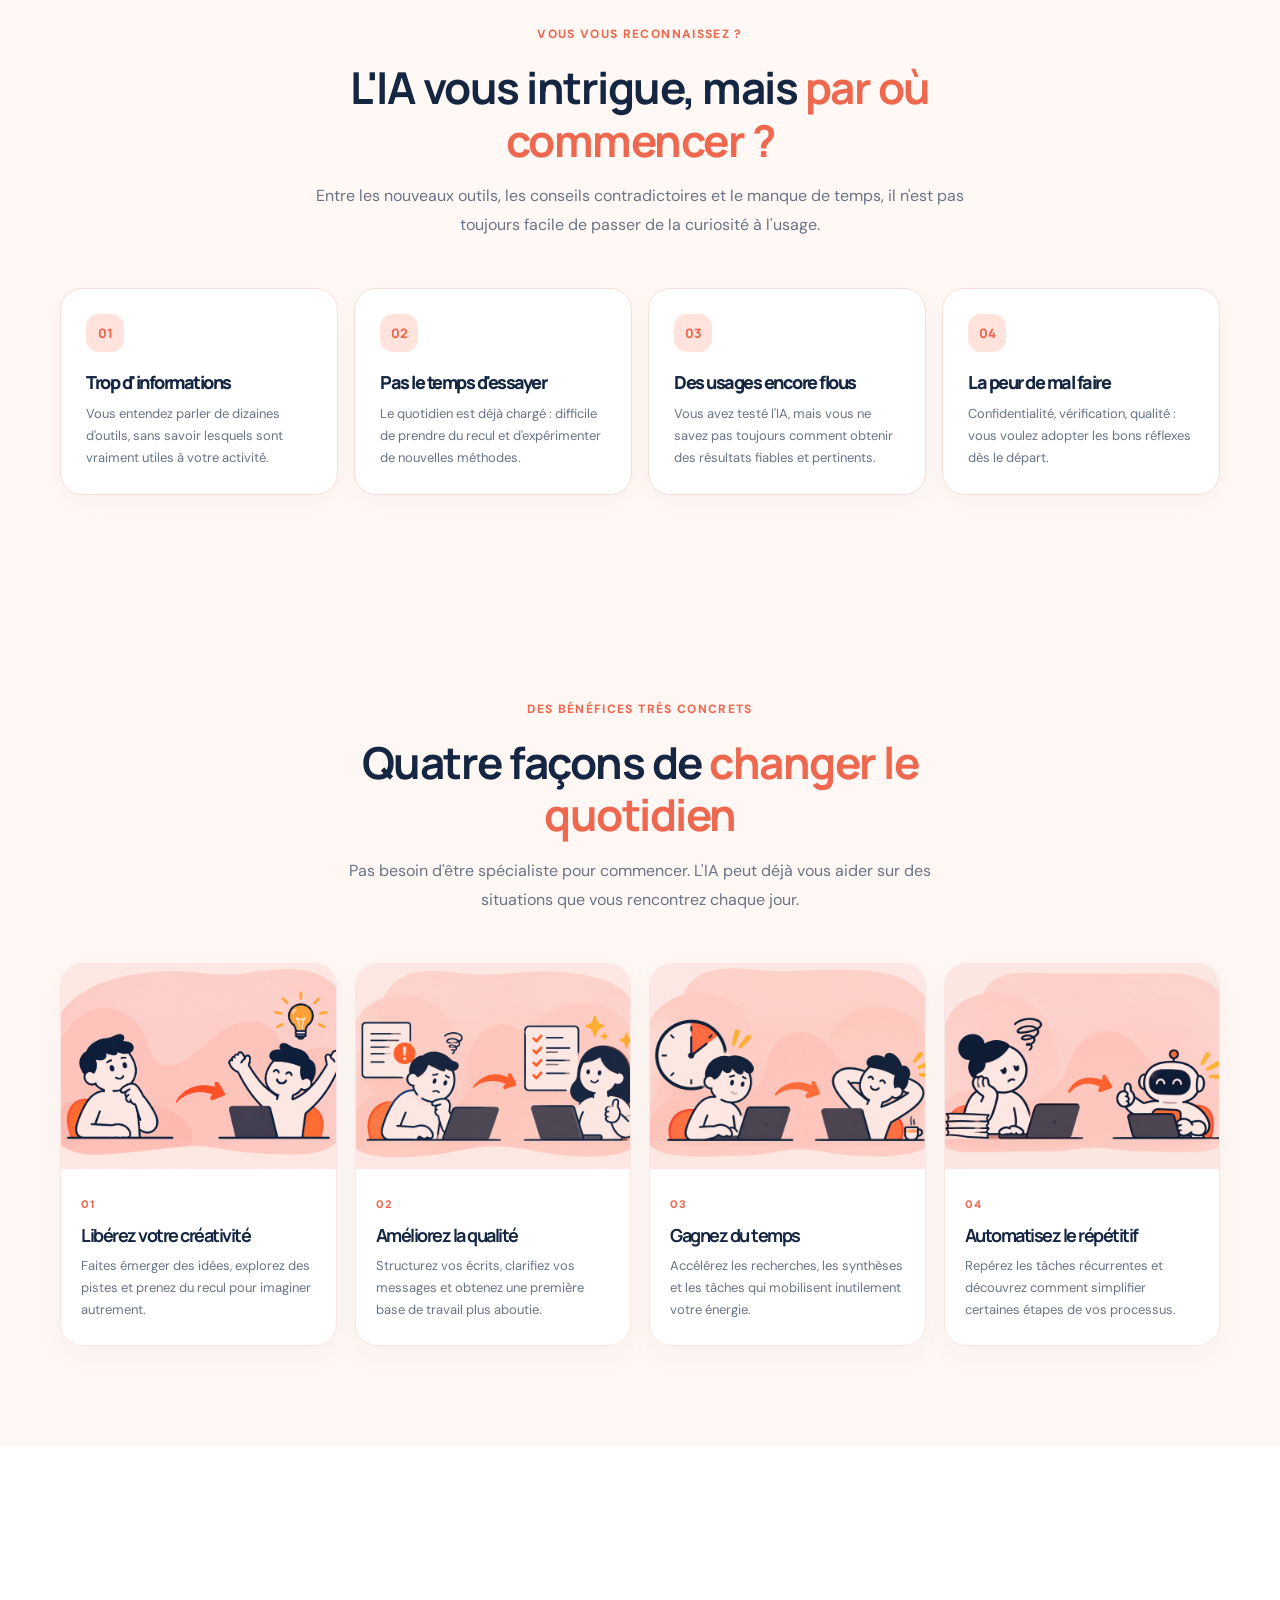
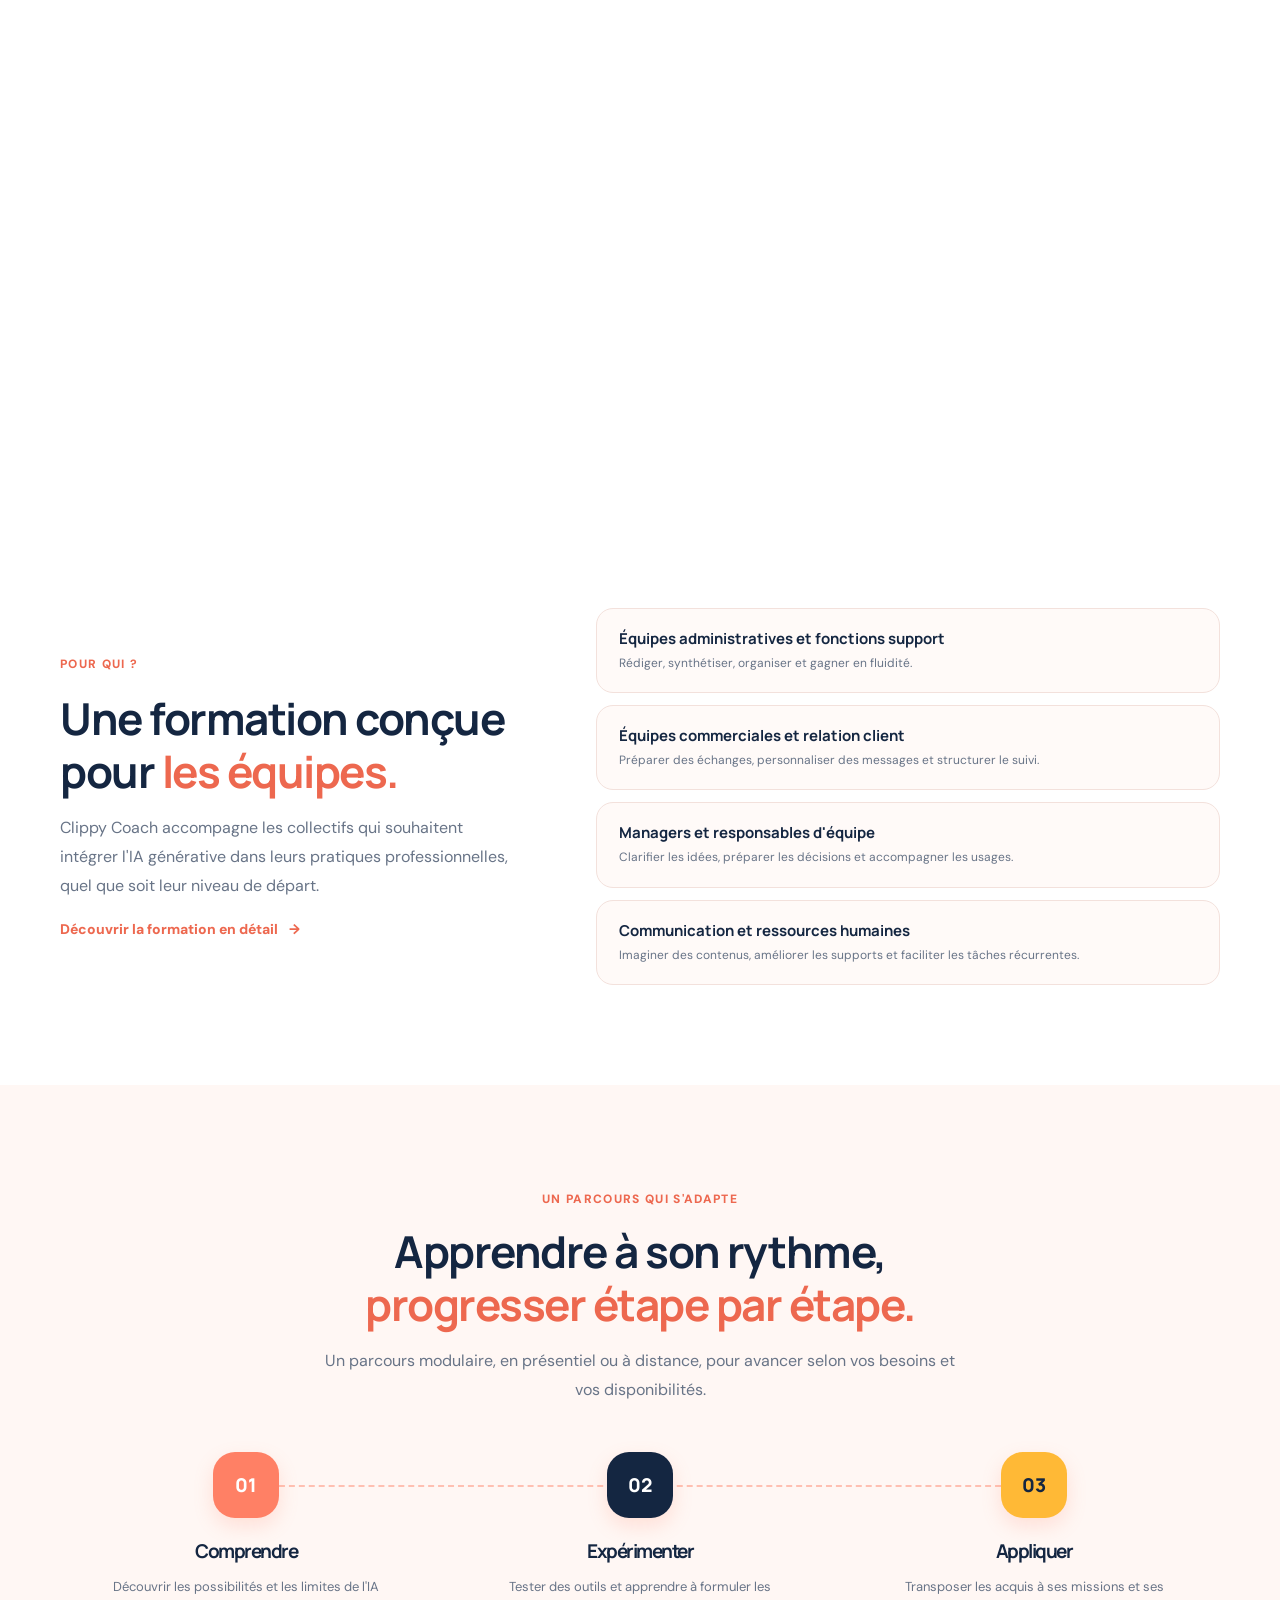
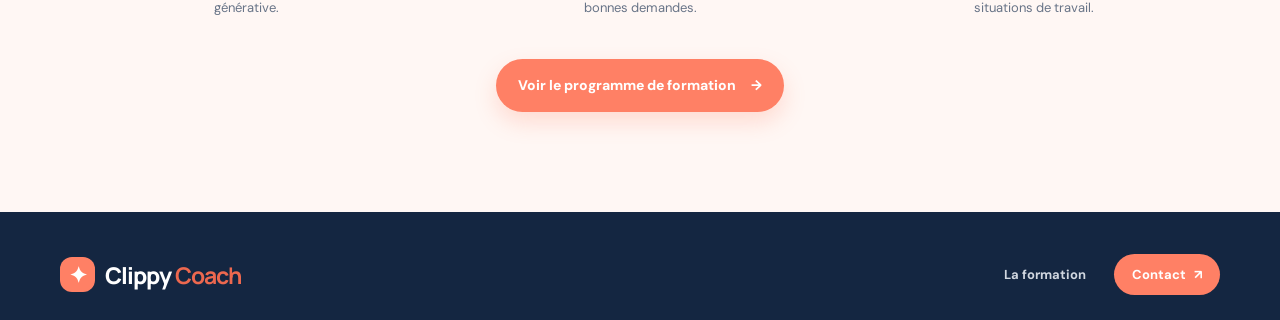
==== commit 1eaefb3b: "Update index.html" ====
--- a/index.html
+++ b/index.html
@@ -48,25 +48,55 @@
       <div class="container hero-bottom"><span>Comprendre</span><i></i><span>Expérimenter</span><i></i><span>Appliquer</span></div>
     </section>
 
-    <section class="video-section section-pad" id="video">
-      <div class="container video-grid">
-        <div class="section-heading reveal">
-          <span class="eyebrow">Bienvenue chez Clippy Coach</span>
-          <h2>L'IA n'est pas une révolution à regarder passer.<br><em>C'est une opportunité à saisir.</em></h2>
-          <p>En quelques minutes, découvrez notre vision : rendre l'intelligence artificielle utile, compréhensible et directement applicable dans la vie des équipes.</p>
-          <p class="small-muted">Un aperçu de notre approche, avant de passer à la pratique.</p>
-        </div>
-        <div class="video-frame reveal" data-video-url="assets/videos/promo.mp4" type="video/mp4">
-          <div class="video-placeholder">
-            <div class="video-decoration decoration-a"></div><div class="video-decoration decoration-b"></div>
-            <button class="video-play" type="button" aria-label="Lire la vidéo de présentation">▶</button>
-            <span class="video-label">La vidéo de présentation</span>
-            <small>Votre vidéo sera intégrée ici</small>
-          </div>
-          <div class="video-caption"><span class="caption-icon">✦</span> L'IA, concrètement. À votre rythme.</div>
-        </div>
-      </div>
-    </section>
+    
+<section class="video-section section-pad" id="video">
+  <div class="container video-grid">
+
+    <div class="section-heading reveal">
+      <span class="eyebrow">Bienvenue chez Clippy Coach</span>
+
+      <h2>
+        L'IA n'est pas une révolution à regarder passer.<br>
+        <em>C'est une opportunité à saisir.</em>
+      </h2>
+
+      <p>
+        En quelques minutes, découvrez notre vision :
+        rendre l'intelligence artificielle utile, compréhensible
+        et directement applicable dans la vie des équipes.
+      </p>
+
+      <p class="small-muted">
+        Un aperçu de notre approche, avant de passer à la pratique.
+      </p>
+    </div>
+
+    <div class="video-frame reveal">
+
+      <video
+        class="promo-video"
+        controls
+        playsinline
+        preload="metadata"
+      >
+        <source
+          src="assets/videos/promo.mp4"
+          type="video/mp4"
+        >
+
+        Votre navigateur ne prend pas en charge la lecture vidéo.
+      </video>
+
+      <div class="video-caption">
+        <span class="caption-icon">✦</span>
+        L'IA, concrètement. À votre rythme.
+      </div>
+
+    </div>
+
+  </div>
+</section>
+
 
 
     <section class="pain-section section-pad">
